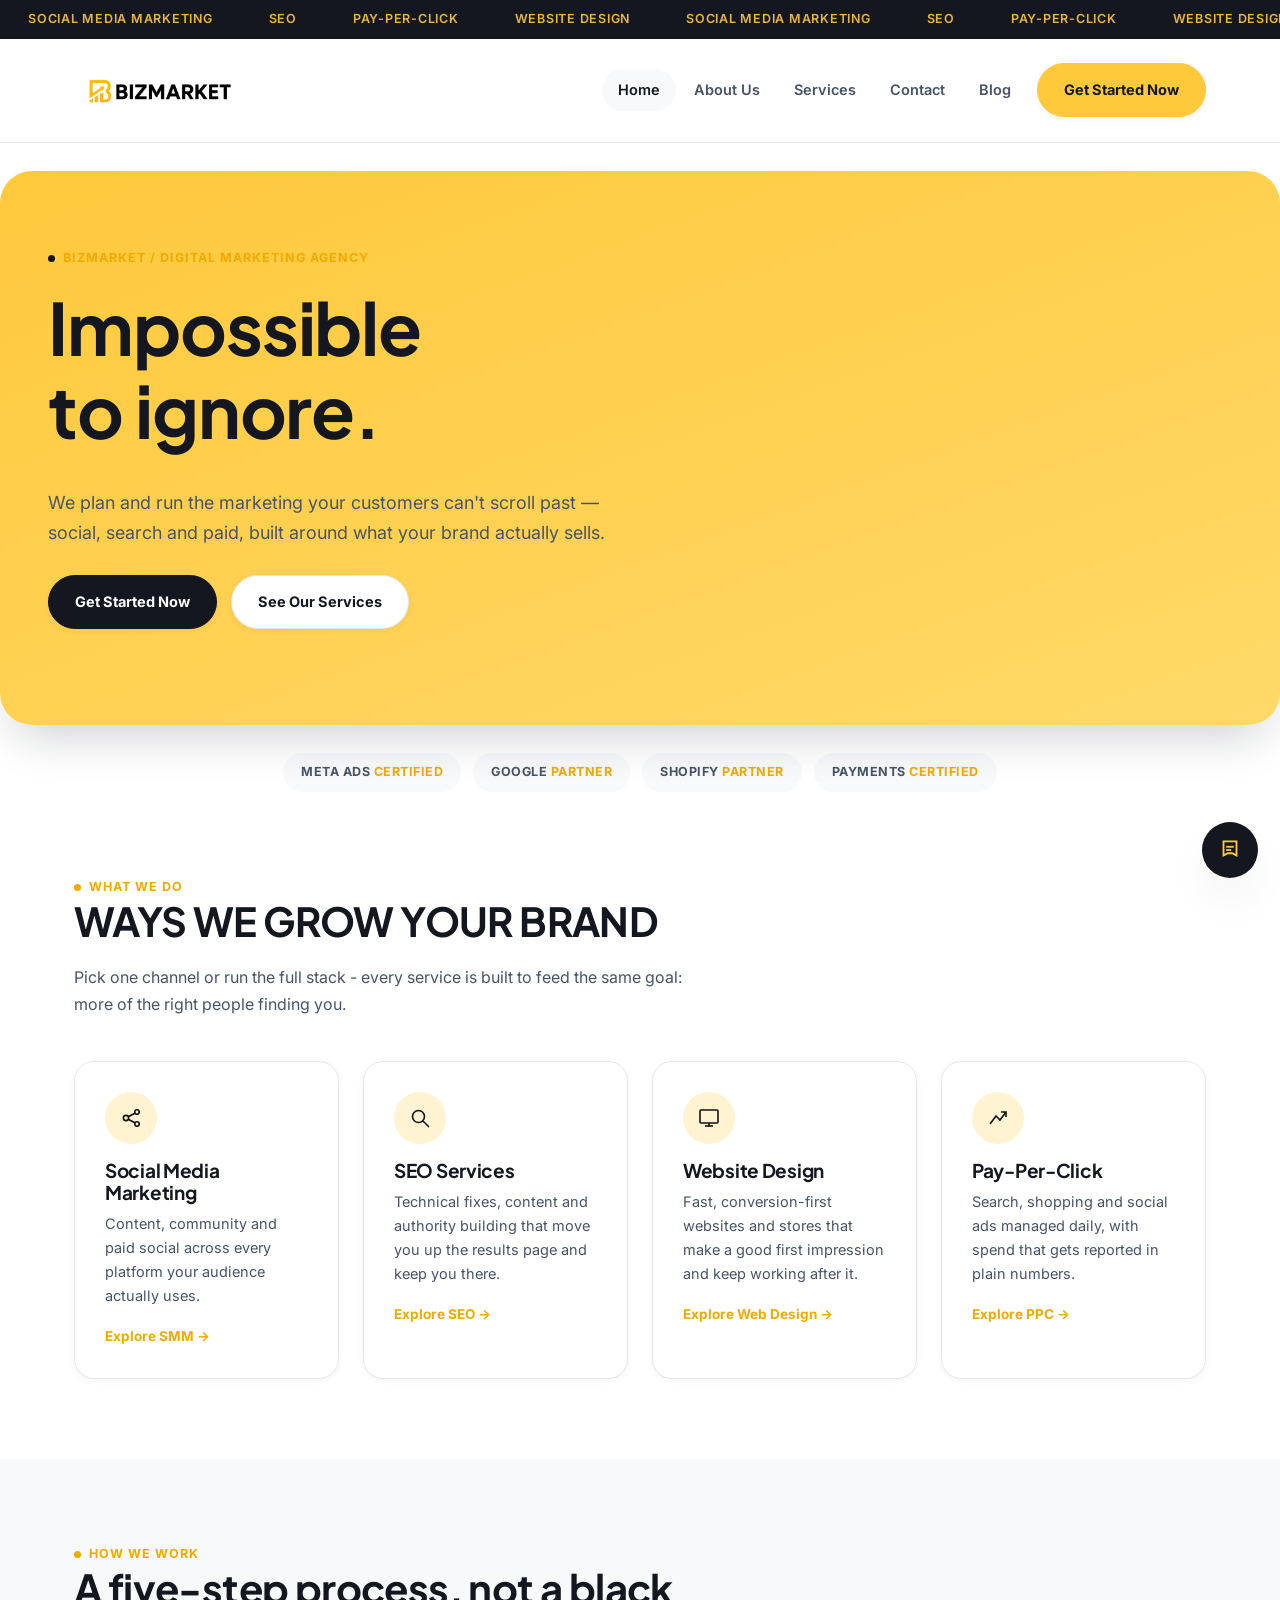
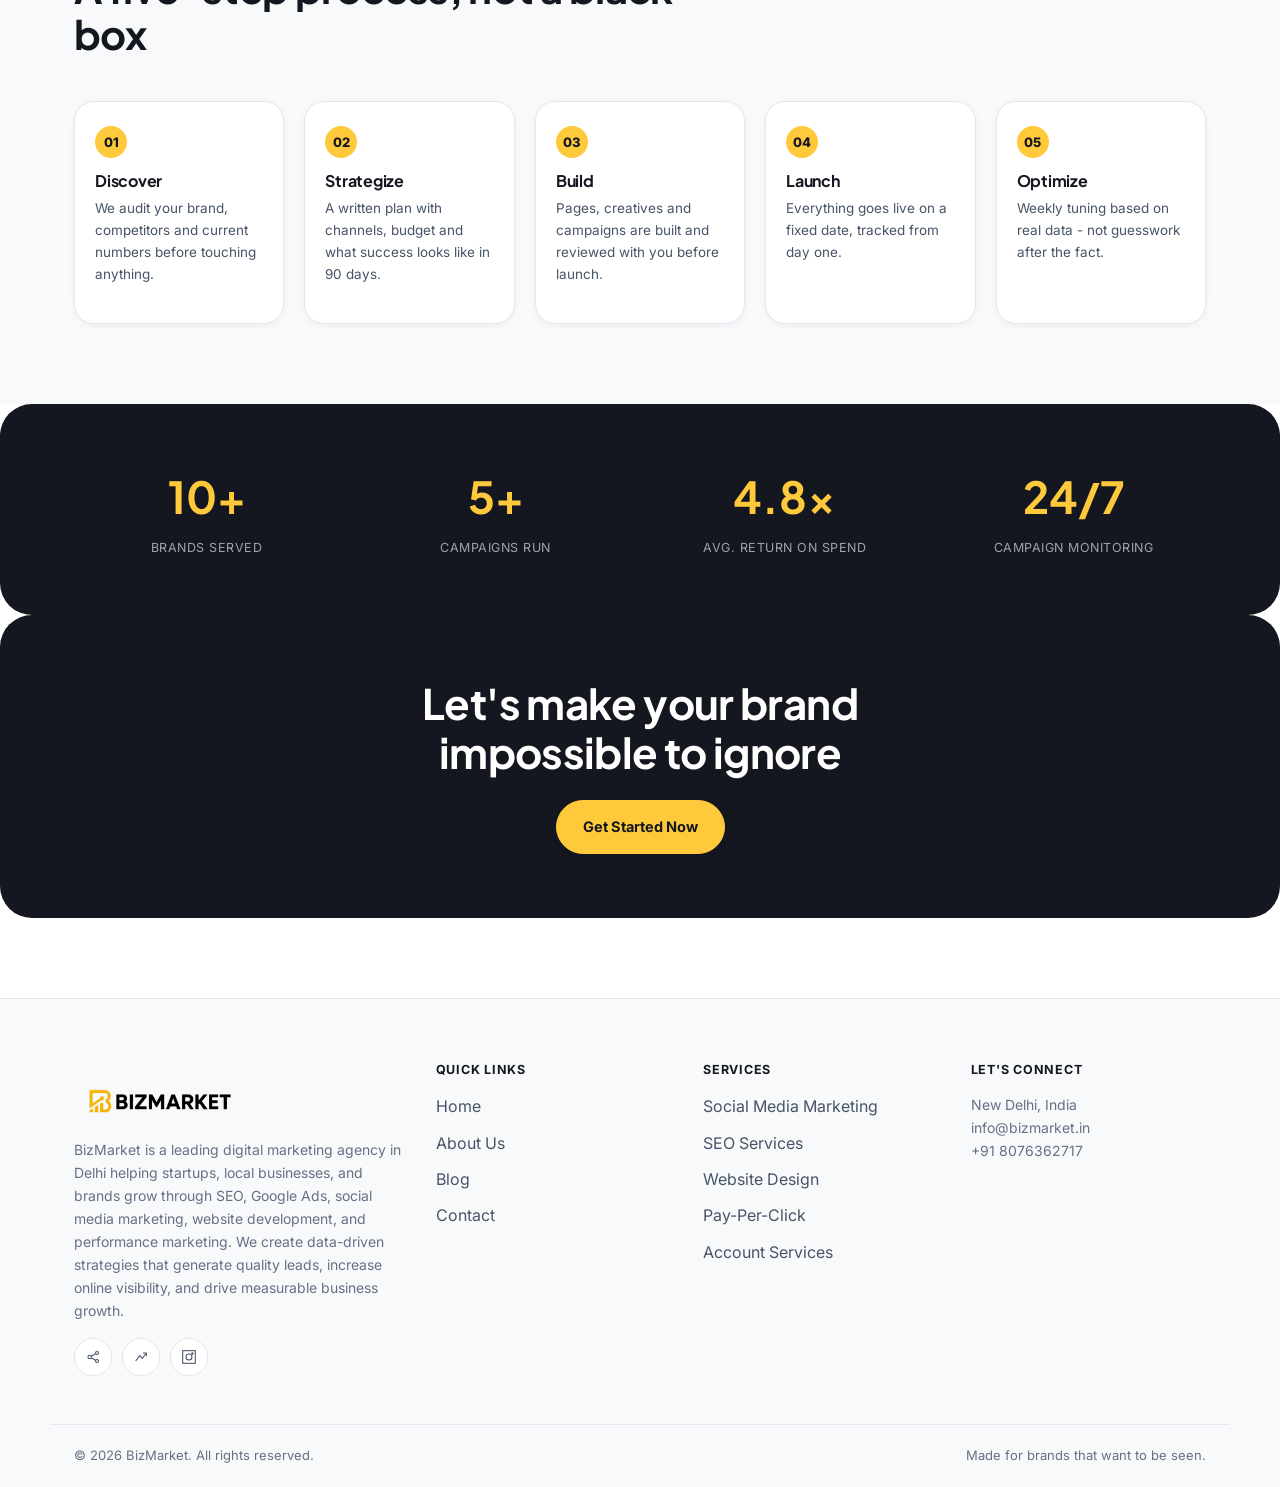
==== index.html @ 72fd7219 "Update services" ====
<!DOCTYPE html>
<html lang="en">
<head>
<meta charset="UTF-8">
<meta name="viewport" content="width=device-width, initial-scale=1.0">
<title>Digital Marketing Agency in Delhi | BizMarket</title>
<meta name="description" content="BizMarket is a digital growth studio running social media, SEO, PPC and website design for brands that refuse to blend in.">
<link rel="stylesheet" href="style.css">
<meta name="google-site-verification" content="RrkyL29yrQH0ZQAsKajRaHn9PqGV9c-HMC2x-Hv64eo" />
</head>
<body>

<header class="site-header">
  <div class="ticker" aria-hidden="true">
    <div class="ticker-track">
      <span>SOCIAL MEDIA MARKETING</span><span>SEO</span><span>PAY-PER-CLICK</span><span>WEBSITE DESIGN</span>
      <span>SOCIAL MEDIA MARKETING</span><span>SEO</span><span>PAY-PER-CLICK</span><span>WEBSITE DESIGN</span>
      <span>SOCIAL MEDIA MARKETING</span><span>SEO</span><span>PAY-PER-CLICK</span><span>WEBSITE DESIGN</span>
    </div>
  </div>
  <nav class="nav-row">
<a href="index.html" class="logo"><img src="assets/logo.png" alt="BizMarket" class="logo-img"></a>
    <ul class="nav-main">
      <li><a href="index.html" class="nav-link active">Home</a></li>
      <li><a href="about.html" class="nav-link">About Us</a></li>
      <li class="has-dropdown">
        <a href="#services" class="nav-link">Services</a>
        <ul class="dropdown">
          <li><a href="smm.html"><span class="hazard-tag"></span>Social Media Marketing</a></li>
          <li><a href="seo.html"><span class="hazard-tag"></span>SEO Services</a></li>
          <li><a href="web-design.html"><span class="hazard-tag"></span>Website Design</a></li>
          <li><a href="ppc.html"><span class="hazard-tag"></span>Pay-Per-Click</a></li>
          <li><a href="account-services.html"><span class="hazard-tag"></span>Account Services</a></li>
        </ul>
      </li>
      <li><a href="contact.html" class="nav-link">Contact</a></li>
      <li><a href="blog.html" class="nav-link">Blog</a></li>
      <li class="nav-cta"><a href="contact.html" class="btn btn-primary">Get Started Now</a></li>
    </ul>
    <button class="nav-toggle" aria-label="Toggle menu" aria-expanded="false"><span></span></button>
  </nav>
</header>

<section class="hero">
  <div class="container">
    <div class="eyebrow hero-eyebrow">BizMarket / Digital Marketing Agency </div>
    <h1>Impossible<br>to ignore.</h1>
    <p class="lede">We plan and run the marketing your customers can't scroll past — social, search and paid, built around what your brand actually sells.</p>
    <div class="hero-actions">
      <a href="contact.html" class="btn btn-dark">Get Started Now</a>
      <a href="#services" class="btn">See Our Services</a>
    </div>
  </div>
  <div class="torn-edge" aria-hidden="true">
    <svg viewBox="0 0 1200 40" preserveAspectRatio="none"><path fill="#FFFFFF" d="M0,40 L0,10 L40,25 L80,5 L120,22 L160,8 L200,28 L240,4 L280,20 L320,9 L360,26 L400,6 L440,24 L480,10 L520,30 L560,5 L600,22 L640,8 L680,27 L720,4 L760,21 L800,9 L840,25 L880,6 L920,23 L960,10 L1000,28 L1040,5 L1080,22 L1120,8 L1160,26 L1200,10 L1200,40 Z"/></svg>
  </div>
</section>

<div class="trust-bar">
  <div class="container trust-row">
    <span class="trust-chip">Meta Ads <span>Certified</span></span>
    <span class="trust-chip">Google <span>Partner</span></span>
    <span class="trust-chip">Shopify <span>Partner</span></span>
    <span class="trust-chip">Payments <span>Certified</span></span>
  </div>
</div>

<section id="services">
  <div class="container">
    <div class="section-head">
      <div class="eyebrow">What We Do</div>
      <h2>WAYS WE GROW YOUR BRAND</h2>
      <p>Pick one channel or run the full stack - every service is built to feed the same goal: more of the right people finding you.</p>
    </div>
    <div class="grid grid-4">
      <div class="card">
        <div class="icon-badge"><svg viewBox="0 0 24 24" fill="none" stroke="#111" stroke-width="1.6"><circle cx="7" cy="12" r="2.6"/><circle cx="18" cy="6" r="2.2"/><circle cx="18" cy="18" r="2.2"/><line x1="9.2" y1="10.8" x2="15.8" y2="7.2"/><line x1="9.2" y1="13.2" x2="15.8" y2="16.8"/></svg></div>
        <h3>Social Media Marketing</h3>
        <p>Content, community and paid social across every platform your audience actually uses.</p>
        <a href="smm.html" class="link">Explore SMM →</a>
      </div>
      <div class="card">
        <div class="icon-badge"><svg viewBox="0 0 24 24" fill="none" stroke="#111" stroke-width="1.6"><circle cx="10.5" cy="10.5" r="6"/><line x1="15" y1="15" x2="21" y2="21"/></svg></div>
        <h3>SEO Services</h3>
        <p>Technical fixes, content and authority building that move you up the results page and keep you there.</p>
        <a href="seo.html" class="link">Explore SEO →</a>
      </div>
      <div class="card">
        <div class="icon-badge"><svg viewBox="0 0 24 24" fill="none" stroke="#111" stroke-width="1.6"><rect x="3" y="4" width="18" height="13" rx="1"/><line x1="8" y1="20" x2="16" y2="20"/><line x1="12" y1="17" x2="12" y2="20"/></svg></div>
        <h3>Website Design</h3>
        <p>Fast, conversion-first websites and stores that make a good first impression and keep working after it.</p>
        <a href="web-design.html" class="link">Explore Web Design →</a>
      </div>
      <div class="card">
        <div class="icon-badge"><svg viewBox="0 0 24 24" fill="none" stroke="#111" stroke-width="1.6"><path d="M4 18 L10 10 L14 14 L20 6"/><path d="M15 6 h5 v5"/></svg></div>
        <h3>Pay-Per-Click</h3>
        <p>Search, shopping and social ads managed daily, with spend that gets reported in plain numbers.</p>
        <a href="ppc.html" class="link">Explore PPC →</a>
      </div>
    </div>
  </div>
</section>

<section class="bg-cream">
  <div class="container">
    <div class="section-head">
      <div class="eyebrow">How We Work</div>
      <h2>A five-step process, not a black box</h2>
    </div>
    <div class="process">
      <div class="step"><span class="step-num">01</span><h3>Discover</h3><p>We audit your brand, competitors and current numbers before touching anything.</p></div>
      <div class="step"><span class="step-num">02</span><h3>Strategize</h3><p>A written plan with channels, budget and what success looks like in 90 days.</p></div>
      <div class="step"><span class="step-num">03</span><h3>Build</h3><p>Pages, creatives and campaigns are built and reviewed with you before launch.</p></div>
      <div class="step"><span class="step-num">04</span><h3>Launch</h3><p>Everything goes live on a fixed date, tracked from day one.</p></div>
      <div class="step"><span class="step-num">05</span><h3>Optimize</h3><p>Weekly tuning based on real data - not guesswork after the fact.</p></div>
    </div>
  </div>
</section>

<section class="bg-ink section-tight">
  <div class="container stats">
    <div class="stat"><b>10+</b><span>Brands Served</span></div>
    <div class="stat"><b>5+</b><span>Campaigns Run</span></div>
    <div class="stat"><b>4.8x</b><span>Avg. Return on Spend</span></div>
    <div class="stat"><b>24/7</b><span>Campaign Monitoring</span></div>
  </div>
</section>

<section class="cta-band">
  <div class="container">
    <h2>Let's make your brand impossible to ignore</h2>
    <a href="contact.html" class="btn btn-primary">Get Started Now</a>
  </div>
</section>

<footer class="site-footer" id="footer">
  <div class="container footer-grid">
    <div>
      <!--<div class="footer-logo">BIZMARKET</div> -->
      <a href="index.html" class="logo"><img src="assets/logo.png" alt="BizMarket" class="logo-img"></a>
      
<p>BizMarket is a leading digital marketing agency in Delhi helping startups, local businesses, and brands grow through SEO, Google Ads, social media marketing, website development, and performance marketing. We create data-driven strategies that generate quality leads, increase online visibility, and drive measurable business growth.</p>      <div class="social-row" aria-label="Social links">
        <a href="#" aria-label="Facebook"><svg viewBox="0 0 24 24" fill="none" stroke="#FFC93C" stroke-width="1.6"><circle cx="7" cy="12" r="2.6"/><circle cx="18" cy="6" r="2.2"/><circle cx="18" cy="18" r="2.2"/><line x1="9.2" y1="10.8" x2="15.8" y2="7.2"/><line x1="9.2" y1="13.2" x2="15.8" y2="16.8"/></svg></a>
        <a href="#" aria-label="X / Twitter"><svg viewBox="0 0 24 24" fill="none" stroke="#FFC93C" stroke-width="1.6"><path d="M4 18 L10 10 L14 14 L20 6"/><path d="M15 6 h5 v5"/></svg></a>
        <a href="#" aria-label="Instagram"><svg viewBox="0 0 24 24" fill="none" stroke="#FFC93C" stroke-width="1.6"><rect x="2.5" y="2.5" width="19" height="19"/><circle cx="12" cy="12" r="4.5"/><circle cx="17.2" cy="6.8" r="1"/></svg></a>
      </div>
    </div>
    <div>
      <h4>Quick Links</h4>
      <ul>
        <li><a href="index.html">Home</a></li>
        <li><a href="about.html">About Us</a></li>
        <li><a href="blog.html">Blog</a></li>
        <li><a href="contact.html">Contact</a></li>
      </ul>
    </div>
    <div>
      <h4>Services</h4>
      <ul>
        <li><a href="smm.html">Social Media Marketing</a></li>
        <li><a href="seo.html">SEO Services</a></li>
        <li><a href="web-design.html">Website Design</a></li>
        <li><a href="ppc.html">Pay-Per-Click</a></li>
        <li><a href="account-services.html">Account Services</a></li>
      </ul>
    </div>
    <div>
      <h4>Let's Connect</h4>
      <p>New Delhi, India<br>info@bizmarket.in<br>+91 8076362717</p>
    </div>
  </div>
  <div class="container footer-bottom">
    <span>© <span id="year"></span> BizMarket. All rights reserved.</span>
    <span>Made for brands that want to be seen.</span>
  </div>
</footer>

<a class="wa-float" href="https://wa.me/8076362717" aria-label="Chat on WhatsApp" target="_blank" rel="noopener">
  <svg viewBox="0 0 24 24" fill="none" stroke="#FFC93C" stroke-width="1.7"><path d="M6 4 h12 v13 l-4-2 h-4 l-4 2 z"/><line x1="8.5" y1="9" x2="15.5" y2="9"/><line x1="8.5" y1="12" x2="13" y2="12"/></svg>
</a>

<script src="main.js"></script>
</body>
</html>
---- style.css ----
/* ============================================================
   BIZMARKET — design tokens (corporate SaaS pass)
   Palette: brand amber/gold + near-black ink + soft neutrals
   Type: Plus Jakarta Sans (display) / Inter (body + utility)
   Convention: rounded corners, layered soft shadows, icon-in-circle,
   boxed "card" hero — the standard modern SaaS marketing-site language.
   ============================================================ */

@import url('https://fonts.googleapis.com/css2?family=Plus+Jakarta+Sans:wght@500;600;700;800&family=Inter:wght@400;500;600;700&display=swap');

:root{
  --ink:        #14171F;
  --ink-soft:   #475467;
  --paper:      #FFFFFF;
  --cream:      #F8F9FB;
  --amber:      #FFC93C;
  --amber-deep: #F2A900;
  --grey:       #667085;
  --grey-line:  #E4E7EC;

  --font-display: 'Plus Jakarta Sans', sans-serif;
  --font-body: 'Inter', sans-serif;
  --font-mono: 'Inter', sans-serif; /* kept as a var for compatibility; mapped to sans for a cleaner SaaS feel */

  --radius: 20px;
  --radius-sm: 12px;
  --radius-pill: 999px;
  --shadow-sm: 0 2px 8px -2px rgba(16,24,40,.08);
  --shadow-md: 0 12px 28px -10px rgba(16,24,40,.16), 0 2px 6px -2px rgba(16,24,40,.06);
  --shadow-lg: 0 24px 48px -16px rgba(16,24,40,.22);
  --hard-shadow: var(--shadow-md);       /* legacy var name, softened */
  --hard-shadow-sm: var(--shadow-sm);    /* legacy var name, softened */
  --container: 1180px;
}

*,*::before,*::after{ box-sizing:border-box; }
html{ scroll-behavior:smooth; }
body{
  margin:0;
  font-family: var(--font-body);
  color: var(--ink);
  background: var(--paper);
  line-height:1.65;
  -webkit-font-smoothing:antialiased;
}
img{ max-width:100%; display:block; }
a{ color:inherit; text-decoration:none; }
ul{ list-style:none; margin:0; padding:0; }
h1,h2,h3,h4{
  font-family: var(--font-display);
  font-weight:700;
  line-height:1.15;
  margin:0 0 .5em;
  letter-spacing:-0.015em;
}
p{ margin:0 0 1em; color: var(--ink-soft); }
.container{ max-width: var(--container); margin:0 auto; padding:0 24px; }

:focus-visible{ outline:3px solid var(--amber-deep); outline-offset:2px; border-radius:4px; }

@media (prefers-reduced-motion: reduce){
  *{ animation-duration:0.001ms !important; animation-iteration-count:1 !important; transition-duration:0.001ms !important; scroll-behavior:auto !important; }
}

.logo-img{ height:75px; width:auto; display:block; mix-blend-mode: multiply; }
/* ---------- eyebrow / small label ---------- */
.eyebrow{
  font-family: var(--font-body);
  font-weight:700;
  font-size:12.5px;
  letter-spacing:.08em;
  text-transform:uppercase;
  color: var(--amber-deep);
  display:inline-flex;
  align-items:center;
  gap:8px;
}
.eyebrow::before{
  content:"";
  width:7px; height:7px;
  border-radius:50%;
  background: var(--amber-deep);
}
.eyebrow.on-dark{ color: var(--amber); }
.eyebrow.on-dark::before{ background:var(--amber); }

/* ---------- legacy hazard-stripe → soft accent dot ---------- */
.hazard{
  height:6px;
  width:100%;
  border-radius: var(--radius-pill);
  background: linear-gradient(90deg, var(--amber) 0%, var(--amber-deep) 100%);
}
.hazard-tag{
  display:inline-block;
  width:9px; height:9px;
  border-radius:50%;
  background: var(--amber-deep);
  margin-right:12px;
  vertical-align:middle;
}

/* ---------- buttons ---------- */
.btn{
  font-family:var(--font-body);
  font-weight:700;
  font-size:14.5px;
  letter-spacing:0;
  text-transform:none;
  display:inline-flex;
  align-items:center;
  gap:10px;
  padding:14px 26px;
  border:1px solid var(--grey-line);
  border-radius: var(--radius-pill);
  background:var(--paper);
  color:var(--ink);
  cursor:pointer;
  box-shadow: var(--shadow-sm);
  transition: transform .18s ease, box-shadow .18s ease, background .18s ease;
}
.btn:hover{ transform:translateY(-2px); box-shadow: var(--shadow-md); }
.btn:active{ transform:translateY(0); box-shadow: var(--shadow-sm); }
.btn-primary{ background:var(--amber); border-color:var(--amber); }
.btn-primary:hover{ background:var(--amber-deep); border-color:var(--amber-deep); }
.btn-dark{ background:var(--ink); color:var(--paper); border-color:var(--ink); }
.btn-dark:hover{ background:#22262f; }
.btn-ghost{ background:rgba(255,255,255,.08); border-color:rgba(255,255,255,.35); color:var(--paper); box-shadow:none; backdrop-filter: blur(4px); }
.btn-ghost:hover{ background:rgba(255,255,255,.16); }

/* ============================================================
   HEADER / NAV
   ============================================================ */
.site-header{
  position:sticky; top:0; z-index:100;
  background: rgba(255,255,255,.85);
  backdrop-filter: blur(10px);
  border-bottom:1px solid var(--grey-line);
}
.nav-row{
  display:flex; align-items:center; justify-content:space-between;
  padding:14px 24px;
  max-width: var(--container);
  margin:0 auto;
}
.logo{
  font-family:var(--font-display);
  font-weight:800;
  font-size:22px;
  display:flex; align-items:center;
  color:var(--ink);
}
.logo .sq{
  width:14px;height:14px;background:var(--amber);border-radius:5px;
  display:inline-block;margin-right:9px;
}
.nav-main{
  display:flex; align-items:center; gap:2px;
}
.nav-main > li{ position:relative; }
.nav-link{
  display:block;
  padding:9px 16px;
  font-family:var(--font-body);
  font-size:14.5px;
  font-weight:600;
  letter-spacing:0;
  text-transform:none;
  color:var(--ink-soft);
  border-radius: var(--radius-pill);
  border-bottom:none;
  transition: background .15s ease, color .15s ease;
}
.nav-link:hover, .nav-link.active{ background:var(--cream); color:var(--ink); border-bottom:none; }
.has-dropdown > .nav-link::after{ content:" "; font-size:13px; }

.dropdown{
  position:absolute; top:calc(100% + 8px); left:0;
  min-width:250px;
  background:var(--paper);
  border:1px solid var(--grey-line);
  border-radius: var(--radius);
  box-shadow: var(--shadow-lg);
  padding:8px;
  opacity:0; visibility:hidden; transform:translateY(6px);
  transition: opacity .18s ease, transform .18s ease, visibility .18s;
  z-index:50;
}
.has-dropdown:hover .dropdown,
.has-dropdown.open .dropdown{
  opacity:1; visibility:visible; transform:translateY(0);
}
.dropdown a{
  display:flex; align-items:center;
  padding:11px 14px;
  font-family:var(--font-body);
  font-size:14.5px; font-weight:600;
  color:var(--ink);
  border-radius: var(--radius-sm);
}
.dropdown a:hover{ background:var(--cream); }
.dropdown a .hazard-tag{ width:8px; height:8px; }

.nav-cta{ margin-left:8px; }
.nav-toggle{
  display:none;
  background:var(--cream); border:1px solid var(--grey-line);
  border-radius: var(--radius-sm);
  width:44px; height:40px;
  align-items:center; justify-content:center;
  cursor:pointer;
}
.nav-toggle span, .nav-toggle span::before, .nav-toggle span::after{
  content:""; display:block; width:18px; height:2px; border-radius:2px; background:var(--ink);
  position:relative; transition:transform .2s ease, opacity .2s ease;
}
.nav-toggle span::before{ position:absolute; top:-6px; }
.nav-toggle span::after{ position:absolute; top:6px; }
.nav-toggle.open span{ background:transparent; }
.nav-toggle.open span::before{ transform:translateY(6px) rotate(45deg); }
.nav-toggle.open span::after{ transform:translateY(-6px) rotate(-45deg); }

/* ---------- marquee ticker ---------- */
.ticker{
  background:var(--ink);
  color:var(--amber);
  overflow:hidden;
  white-space:nowrap;
  border-bottom:none;
}
.ticker-track{
  display:inline-flex;
  animation: scroll-left 28s linear infinite;
}
.ticker-track span{
  font-family:var(--font-body);
  font-size:12.5px;
  font-weight:600;
  letter-spacing:.06em;
  padding:9px 28px;
  text-transform:uppercase;
  opacity:.9;
}
@keyframes scroll-left{
  from{ transform:translateX(0); }
  to{ transform:translateX(-50%); }
}

/* ============================================================
   HERO — boxed, rounded "card" hero (signature SaaS convention)
   ============================================================ */
.hero{
  position:relative;
  background: linear-gradient(160deg, var(--amber) 0%, #ffd968 100%);
  padding:72px 48px 96px;
  overflow:hidden;
  max-width: 1320px;
  margin: 28px auto 0;
  border-radius: 32px;
  box-shadow: var(--shadow-lg);
}
.hero .container{ position:relative; z-index:2; max-width:100%; padding:0; }
.hero-eyebrow{ margin-bottom:18px; }
.hero-eyebrow::before{ background:var(--ink); }
.hero h1{
  font-size:clamp(38px, 6vw, 72px);
  max-width:16ch;
  text-transform:none;
}
.hero p.lede{
  font-size:18px;
  max-width:52ch;
  color:var(--ink-soft);
}
.hero-actions{ display:flex; gap:14px; flex-wrap:wrap; margin-top:28px; }
.torn-edge{ display:none; } /* jagged tape edge retired for the rounded-card hero look */

/* small page header (interior pages) — same boxed treatment */
.page-hero{
  position:relative;
  background: linear-gradient(160deg, var(--amber) 0%, #ffd968 100%);
  padding:56px 48px 76px;
  max-width: 1320px;
  margin: 28px auto 0;
  border-radius: 32px;
  box-shadow: var(--shadow-lg);
}
.page-hero .container{ max-width:100%; padding:0; }
.page-hero h1{ font-size:clamp(30px,4.5vw,48px); text-transform:none; max-width:20ch; }
.page-hero p.lede{ max-width:60ch; font-size:16px; color:var(--ink-soft); }

/* ============================================================
   SECTIONS
   ============================================================ */
section{ padding:80px 0; }
.section-head{ max-width:640px; margin-bottom:44px; }
.section-head h2{ font-size:clamp(26px,3.6vw,40px); text-transform:none; }
.section-tight{ padding:52px 0; }
.bg-ink{
  background:var(--ink); color:var(--paper);
  max-width: 1320px; margin:0 auto; border-radius:32px; padding-top:56px; padding-bottom:56px;
}
.bg-ink p{ color:#B7BCC7; }
.bg-cream{ background:var(--cream); }

/* trust bar */
.trust-bar{
  border-top:none; border-bottom:none;
  padding:28px 0 0;
}
.trust-row{ display:flex; flex-wrap:wrap; gap:12px; justify-content:center; }
.trust-chip{
  font-family:var(--font-body); font-size:12.5px; font-weight:700;
  letter-spacing:.04em; text-transform:uppercase;
  background:var(--cream); color:var(--ink-soft);
  border-radius: var(--radius-pill);
  padding:9px 18px;
}
.trust-chip span{ color:var(--amber-deep); }

/* ---------- generic icon badge → tinted circle ---------- */
.icon-badge{
  width:52px; height:52px;
  background: #FFF3D2;
  border:none;
  border-radius:50%;
  display:flex; align-items:center; justify-content:center;
  flex-shrink:0;
}
.icon-badge svg{ width:24px; height:24px; }

/* ---------- service / feature cards ---------- */
.grid{ display:grid; gap:24px; }
.grid-2{ grid-template-columns:repeat(2,1fr); }
.grid-3{ grid-template-columns:repeat(3,1fr); }
.grid-4{ grid-template-columns:repeat(4,1fr); }

.card{
  background:var(--paper);
  border:1px solid var(--grey-line);
  border-radius: var(--radius);
  padding:30px;
  box-shadow: var(--shadow-sm);
  transition: transform .2s ease, box-shadow .2s ease, border-color .2s ease;
}
.card:hover{ transform:translateY(-4px); box-shadow: var(--shadow-md); border-color:transparent; }
.card h3{ font-size:19px; margin:16px 0 8px; text-transform:none; }
.card p{ font-size:14.5px; margin-bottom:14px; }
.card .link{
  font-family:var(--font-body); font-size:13.5px; font-weight:700;
  text-transform:none; letter-spacing:0;
  color:var(--amber-deep);
  border-bottom:none;
}

/* platform / channel list items (SMM / SEO / PPC pages) */
.channel{
  display:flex; gap:18px; align-items:flex-start;
  background:var(--paper);
  border:1px solid var(--grey-line);
  border-radius: var(--radius);
  padding:24px;
  box-shadow: var(--shadow-sm);
  transition: box-shadow .2s ease, transform .2s ease;
}
.channel:hover{ box-shadow: var(--shadow-md); transform:translateY(-2px); }
.channel h3{ font-size:17px; margin:0 0 6px; text-transform:none; }
.channel p{ font-size:14px; margin:0; }

.category-title{
  display:flex; align-items:center; gap:10px;
  font-family:var(--font-display); font-weight:700;
  font-size:20px; color:var(--ink);
  margin:0 0 20px;
}
.category-title .hazard-tag{ width:12px; height:12px; margin-right:0; }
.category-block{ margin-bottom:56px; }
.category-block:last-child{ margin-bottom:0; }

/* stats band */
.stats{ display:grid; grid-template-columns:repeat(4,1fr); gap:24px; text-align:center; }
.stat b{
  display:block; font-family:var(--font-display); font-size:clamp(30px,4vw,44px);
  color:var(--amber);
}
.stat span{ font-family:var(--font-body); font-size:12.5px; letter-spacing:.04em; text-transform:uppercase; color:#9DA3AF; }

/* process stepper */
.process{ display:flex; gap:20px; counter-reset:step; flex-wrap:wrap; }
.step{
  flex:1 1 180px; position:relative; padding:24px 20px;
  border-top:none;
  background:var(--paper);
  border:1px solid var(--grey-line);
  border-radius: var(--radius);
  box-shadow: var(--shadow-sm);
}
.step-num{
  font-family:var(--font-body); font-weight:800; font-size:13px;
  color:var(--ink);
  background:var(--amber); border:none; border-radius:50%;
  display:inline-flex; align-items:center; justify-content:center;
  width:32px; height:32px; margin-top:0; margin-bottom:14px;
}
.step h3{ font-size:16px; text-transform:none; margin-bottom:6px; }
.step p{ font-size:13.5px; }

/* CTA band */
.cta-band{
  background:var(--ink); color:var(--paper);
  max-width:1320px; margin:0 auto 80px;
  border-radius:32px;
  padding:64px 24px;
  text-align:center;
}
.cta-band h2{ font-size:clamp(26px,4.4vw,42px); text-transform:none; max-width:18ch; margin:0 auto 24px; }

/* ============================================================
   FOOTER
   ============================================================ */
.site-footer{ background:var(--cream); color:var(--ink-soft); padding-top:64px; border-top:1px solid var(--grey-line); }
.footer-grid{
  display:grid; grid-template-columns:1.4fr 1fr 1fr 1fr; gap:32px;
  padding-bottom:48px;
}
.footer-logo{ font-family:var(--font-display); font-weight:800; font-size:21px; color:var(--ink); margin-bottom:14px; }
.footer-grid h4{
  font-family:var(--font-body); font-size:12.5px; letter-spacing:.06em;
  text-transform:uppercase; color:var(--ink); margin-bottom:16px; font-weight:700;
}
.footer-grid ul li{ margin-bottom:10px; }
.footer-grid ul li a:hover{ color:var(--amber-deep); }
.footer-grid p{ color:var(--grey); font-size:14px; }
.social-row{ display:flex; gap:10px; margin-top:16px; }
.social-row a{
  width:38px; height:38px; border:1px solid var(--grey-line); border-radius:50%;
  background:var(--paper);
  display:flex; align-items:center; justify-content:center;
  transition: background .15s ease, border-color .15s ease;
}
.social-row a:hover{ background:var(--amber); border-color:var(--amber); }
.social-row svg{ width:16px; height:16px; }
.social-row svg[stroke="#FFC93C"]{ stroke:var(--ink-soft); }
.social-row a:hover svg{ stroke:var(--ink) !important; }
.footer-bottom{
  border-top:1px solid var(--grey-line);
  padding:20px 24px;
  max-width: var(--container); margin:0 auto;
  display:flex; justify-content:space-between; flex-wrap:wrap; gap:8px;
  font-size:13px; color:var(--grey);
}

/* ============================================================
   FORMS (contact page)
   ============================================================ */
.form-grid{ display:grid; grid-template-columns:1.3fr 1fr; gap:48px; align-items:start; }
.field{ margin-bottom:18px; }
.field label{
  display:block; font-family:var(--font-body); font-size:13px;
  letter-spacing:.02em; text-transform:none; margin-bottom:8px; font-weight:700; color:var(--ink);
}
.field input, .field select, .field textarea{
  width:100%; padding:13px 16px;
  border:1px solid var(--grey-line); border-radius: var(--radius-sm);
  background:var(--paper);
  font-family:var(--font-body); font-size:15px;
  transition: box-shadow .15s ease, border-color .15s ease;
}
.field textarea{ resize:vertical; min-height:120px; }
.field input:focus, .field select:focus, .field textarea:focus{ outline:none; border-color:var(--amber-deep); box-shadow:0 0 0 4px rgba(242,169,0,.15); }
.form-note{ font-family:var(--font-body); font-size:12.5px; color:var(--grey); margin-top:10px; }
#formStatus{ font-family:var(--font-body); font-size:13.5px; margin-top:14px; display:none; font-weight:600; }
#formStatus.show{ display:block; }

.info-card{ border:1px solid var(--grey-line); border-radius: var(--radius); padding:26px; margin-bottom:20px; background:var(--paper); box-shadow: var(--shadow-sm); }
.info-card h4{ font-family:var(--font-body); font-size:12.5px; letter-spacing:.04em; text-transform:uppercase; margin-bottom:10px; color:var(--amber-deep); font-weight:700; }
.info-card p{ margin:0; font-size:15px; }

/* blog cards */
.post-card{ border:1px solid var(--grey-line); border-radius: var(--radius); background:var(--paper); box-shadow: var(--shadow-sm); overflow:hidden; transition: box-shadow .2s ease, transform .2s ease; }
.post-card:hover{ box-shadow: var(--shadow-md); transform:translateY(-4px); }
.post-thumb{ height:150px; background:linear-gradient(135deg, var(--amber) 0%, #ffe08a 100%); border-bottom:none; }
.post-body{ padding:22px; }
.post-meta{ font-family:var(--font-body); font-size:11.5px; letter-spacing:.04em; text-transform:uppercase; color:var(--amber-deep); margin-bottom:8px; font-weight:700; }
.post-body h3{ font-size:18px; margin-bottom:8px; }
.post-body p{ font-size:14px; }

/* whatsapp float */
.wa-float{
  position:fixed; right:22px; bottom:22px; z-index:200;
  width:56px; height:56px; border-radius:50%;
  background:var(--ink); border:none;
  display:flex; align-items:center; justify-content:center;
  box-shadow: var(--shadow-lg);
}
.wa-float svg{ width:26px; height:26px; }

/* ============================================================
   RESPONSIVE
   ============================================================ */
@media (max-width: 980px){
  .grid-4{ grid-template-columns:repeat(2,1fr); }
  .grid-3{ grid-template-columns:repeat(2,1fr); }
  .footer-grid{ grid-template-columns:1fr 1fr; }
  .stats{ grid-template-columns:repeat(2,1fr); }
  .form-grid{ grid-template-columns:1fr; }
  .hero, .page-hero{ margin:16px 16px 0; padding-left:32px; padding-right:32px; border-radius:24px; }
  .bg-ink, .cta-band{ margin-left:16px; margin-right:16px; border-radius:24px; }
}
@media (max-width: 760px){
  .nav-toggle{ display:flex; }
  .nav-main{
    position:absolute; top:calc(100% + 8px); left:16px; right:16px;
    background:var(--paper); border:1px solid var(--grey-line); border-radius: var(--radius);
    box-shadow: var(--shadow-lg);
    flex-direction:column; align-items:stretch;
    display:none;
    padding:10px;
  }
  .nav-main.open{ display:flex; }
  .nav-main > li{ width:100%; }
  .nav-cta{ margin:10px 0 0; }
  .dropdown{
    position:static; opacity:1; visibility:visible; transform:none;
    display:none; box-shadow:none; border:none; border-left:2px solid var(--amber);
    margin:4px 0 4px 12px; padding:0; border-radius:0;
  }
  .has-dropdown.open .dropdown{ display:block; }
  .grid-4, .grid-3, .grid-2{ grid-template-columns:1fr; }
  .footer-grid{ grid-template-columns:1fr; }
  .stats{ grid-template-columns:1fr 1fr; }
  .process{ flex-direction:column; }
  .step{ border-top:none; }
  .step-num{ margin-top:0; margin-bottom:10px; }
  .hero, .page-hero{ padding:44px 22px 60px; border-radius:20px; }
}
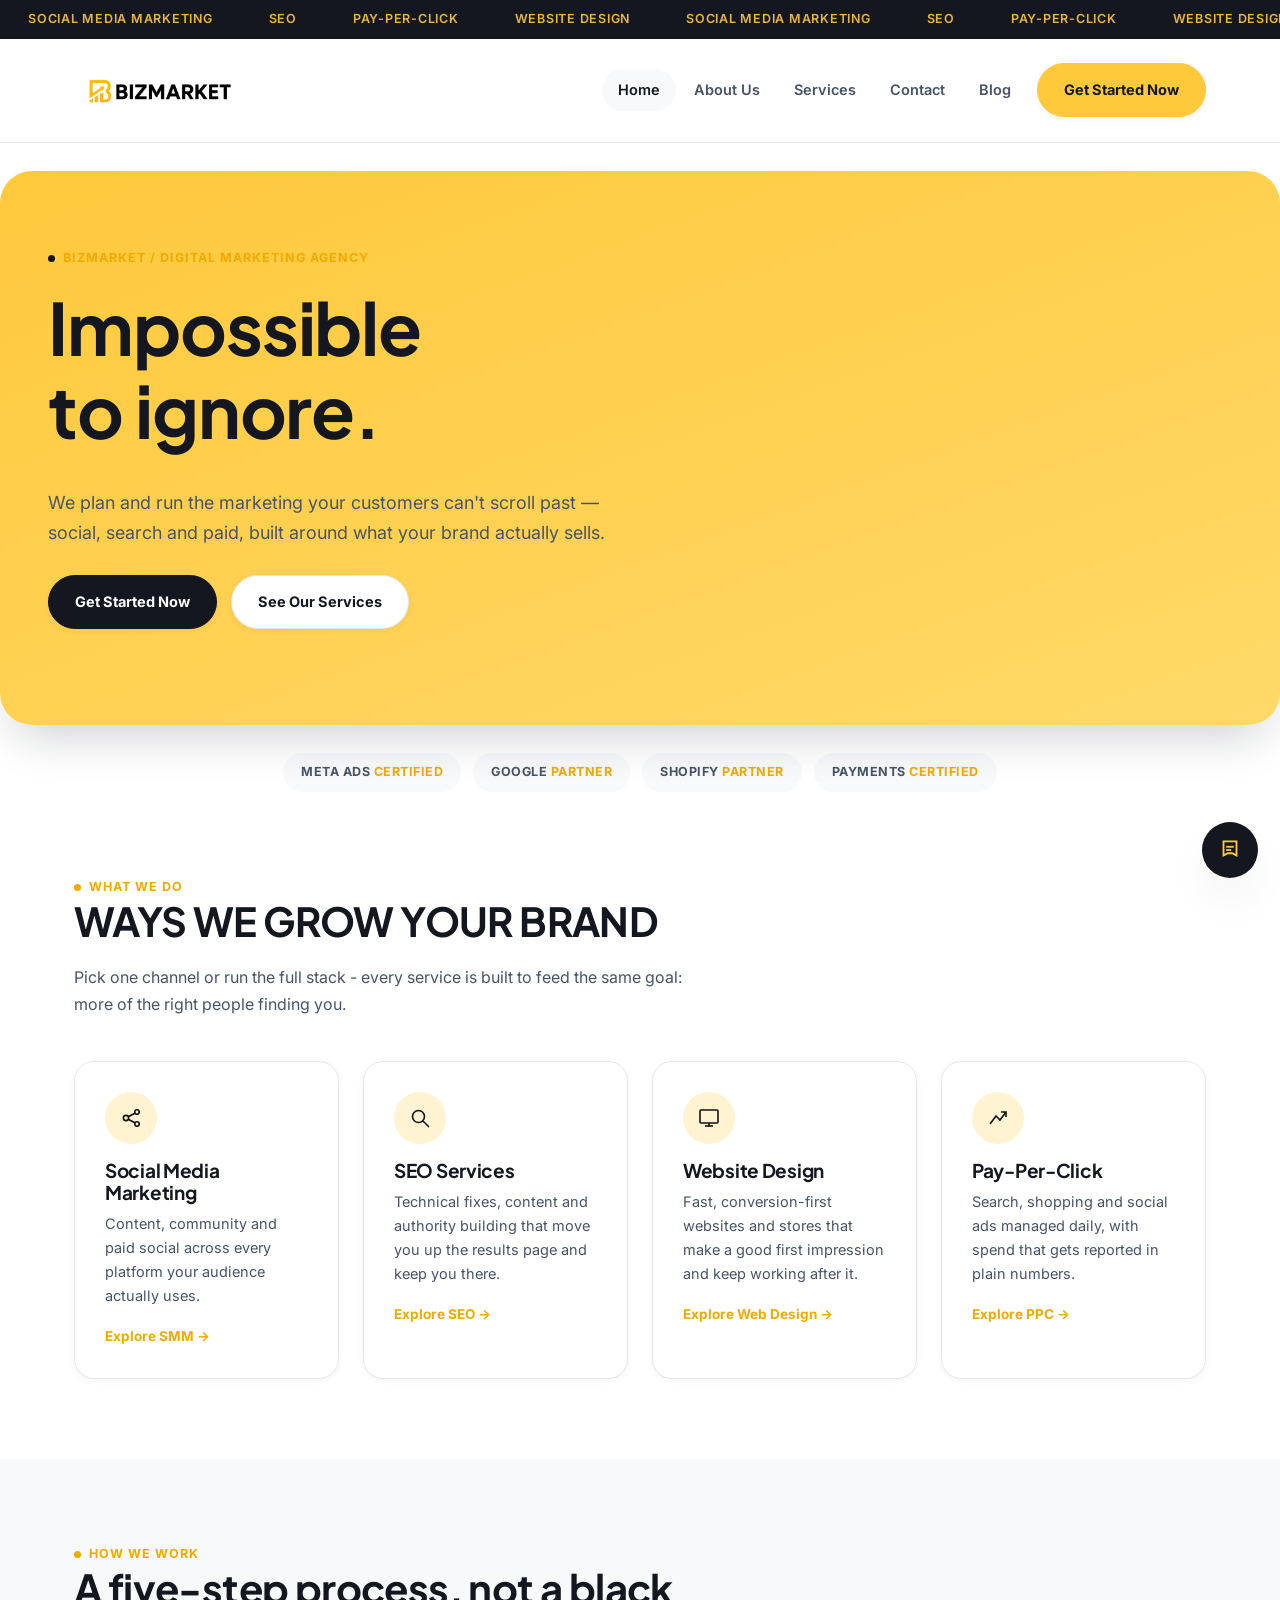
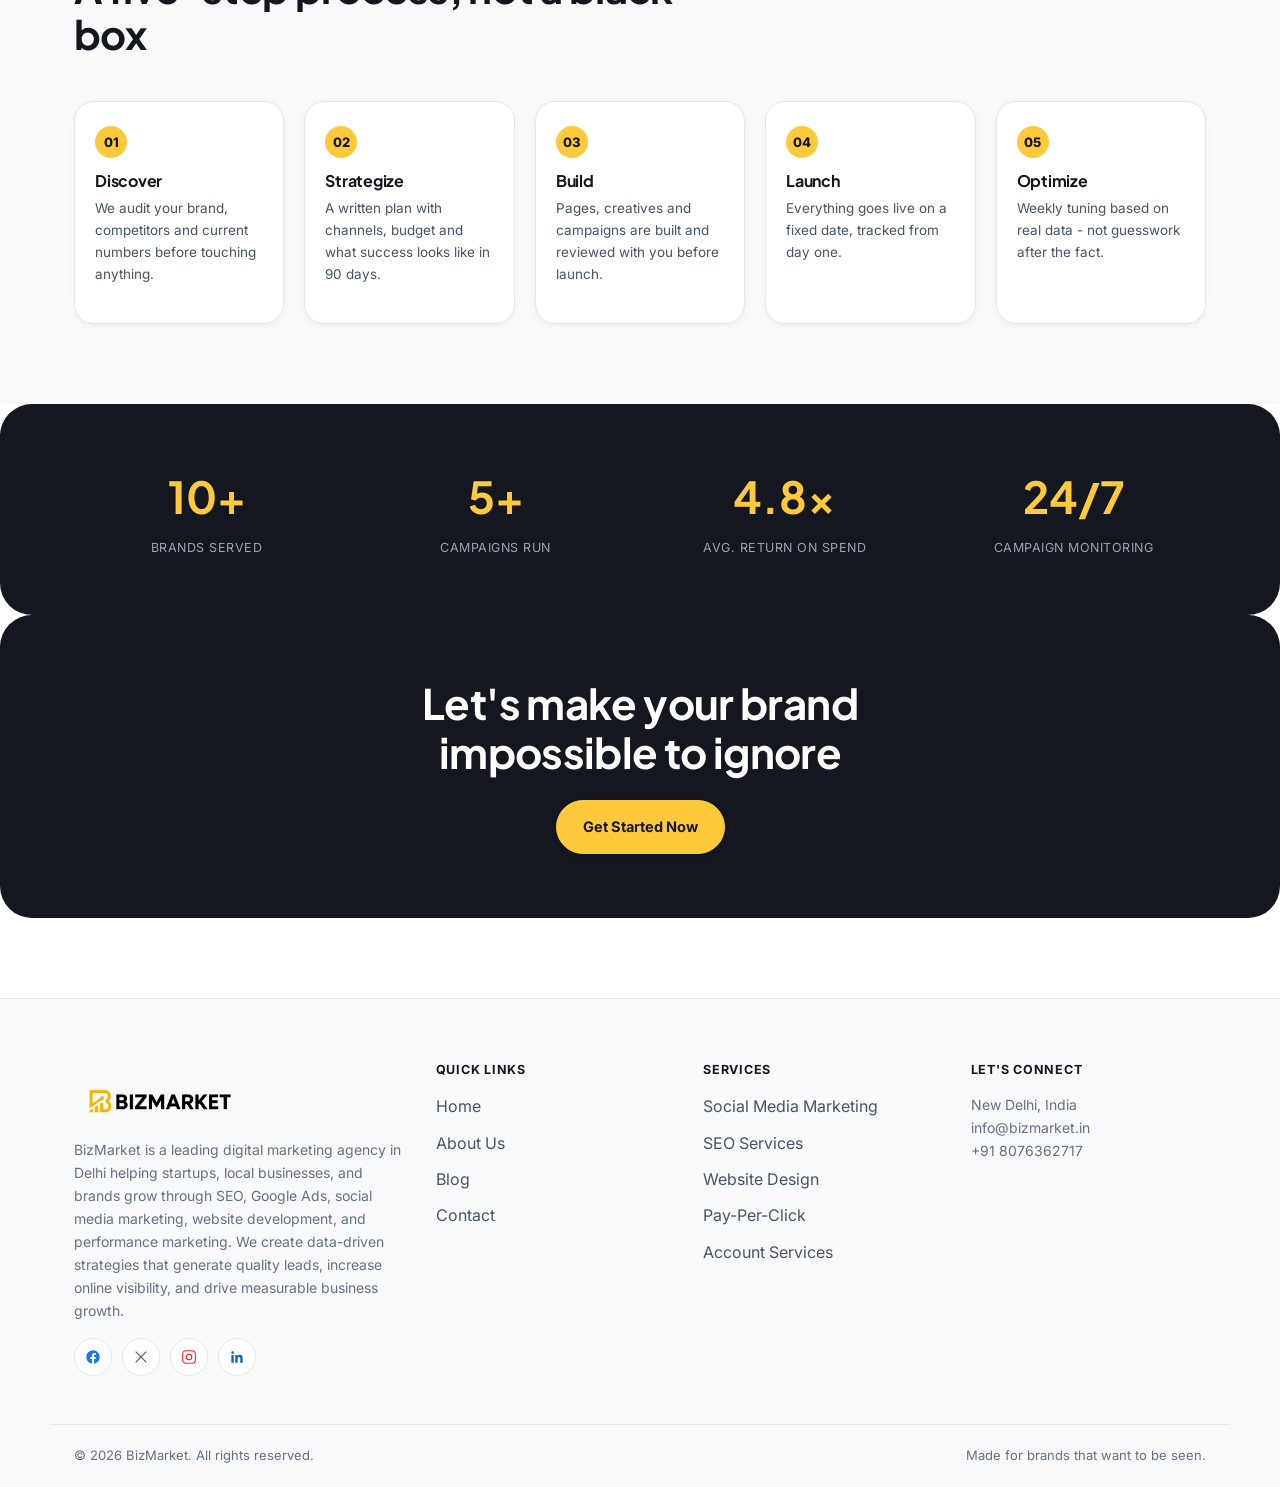
==== commit 55c0650e: "change" ====
--- a/index.html
+++ b/index.html
@@ -1,184 +1,399 @@
-<!DOCTYPE html>
+<!doctype html>
 <html lang="en">
-<head>
-<meta charset="UTF-8">
-<meta name="viewport" content="width=device-width, initial-scale=1.0">
-<title>Digital Marketing Agency in Delhi | BizMarket</title>
-<meta name="description" content="BizMarket is a digital growth studio running social media, SEO, PPC and website design for brands that refuse to blend in.">
-<link rel="stylesheet" href="style.css">
-<meta name="google-site-verification" content="RrkyL29yrQH0ZQAsKajRaHn9PqGV9c-HMC2x-Hv64eo" />
-</head>
-<body>
-
-<header class="site-header">
-  <div class="ticker" aria-hidden="true">
-    <div class="ticker-track">
-      <span>SOCIAL MEDIA MARKETING</span><span>SEO</span><span>PAY-PER-CLICK</span><span>WEBSITE DESIGN</span>
-      <span>SOCIAL MEDIA MARKETING</span><span>SEO</span><span>PAY-PER-CLICK</span><span>WEBSITE DESIGN</span>
-      <span>SOCIAL MEDIA MARKETING</span><span>SEO</span><span>PAY-PER-CLICK</span><span>WEBSITE DESIGN</span>
+  <head>
+    <meta charset="UTF-8" />
+    <meta name="viewport" content="width=device-width, initial-scale=1.0" />
+    <title>Digital Marketing Agency in Delhi | BizMarket</title>
+    <meta
+      name="description"
+      content="BizMarket is a leading digital marketing agency in Delhi helping startups, local businesses, and brands grow through SEO, Google Ads, social media marketing, website development, and performance marketing. We create data-driven strategies that generate quality leads, increase online visibility, and drive measurable business growth."
+    />
+    <link rel="stylesheet" href="style.css" />
+    <meta
+      name="google-site-verification"
+      content="RrkyL29yrQH0ZQAsKajRaHn9PqGV9c-HMC2x-Hv64eo"
+    />
+
+    <link
+      rel="icon"
+      type="image/png"
+      href="assets/favicon-96x96.png"
+      sizes="96x96"
+    />
+    <link rel="icon" type="image/svg+xml" href="assets/favicon.svg" />
+    <link rel="shortcut icon" href="assets/favicon.ico" />
+    <link
+      rel="apple-touch-icon"
+      sizes="180x180"
+      href="assets/apple-touch-icon.png"
+    />
+    <meta name="apple-mobile-web-app-title" content="BizMarket" />
+    <link rel="manifest" href="assets/site.webmanifest" />
+  </head>
+  <body>
+    <header class="site-header">
+      <div class="ticker" aria-hidden="true">
+        <div class="ticker-track">
+          <span>SOCIAL MEDIA MARKETING</span><span>SEO</span
+          ><span>PAY-PER-CLICK</span><span>WEBSITE DESIGN</span>
+          <span>SOCIAL MEDIA MARKETING</span><span>SEO</span
+          ><span>PAY-PER-CLICK</span><span>WEBSITE DESIGN</span>
+          <span>SOCIAL MEDIA MARKETING</span><span>SEO</span
+          ><span>PAY-PER-CLICK</span><span>WEBSITE DESIGN</span>
+        </div>
+      </div>
+      <nav class="nav-row">
+        <a href="index.html" class="logo"
+          ><img src="assets/logo.png" alt="BizMarket" class="logo-img"
+        /></a>
+        <ul class="nav-main">
+          <li><a href="index.html" class="nav-link active">Home</a></li>
+          <li><a href="about.html" class="nav-link">About Us</a></li>
+          <li class="has-dropdown">
+            <a href="#services" class="nav-link">Services</a>
+            <ul class="dropdown">
+              <li>
+                <a href="smm.html"
+                  ><span class="hazard-tag"></span>Social Media Marketing</a
+                >
+              </li>
+              <li>
+                <a href="seo.html"
+                  ><span class="hazard-tag"></span>SEO Services</a
+                >
+              </li>
+              <li>
+                <a href="web-design.html"
+                  ><span class="hazard-tag"></span>Website Design</a
+                >
+              </li>
+              <li>
+                <a href="ppc.html"
+                  ><span class="hazard-tag"></span>Pay-Per-Click</a
+                >
+              </li>
+              <li>
+                <a href="account-services.html"
+                  ><span class="hazard-tag"></span>Account Services</a
+                >
+              </li>
+            </ul>
+          </li>
+          <li><a href="contact.html" class="nav-link">Contact</a></li>
+          <li><a href="blog.html" class="nav-link">Blog</a></li>
+          <li class="nav-cta">
+            <a href="contact.html" class="btn btn-primary">Get Started Now</a>
+          </li>
+        </ul>
+        <button
+          class="nav-toggle"
+          aria-label="Toggle menu"
+          aria-expanded="false"
+        >
+          <span></span>
+        </button>
+      </nav>
+    </header>
+
+    <section class="hero">
+      <div class="container">
+        <div class="eyebrow hero-eyebrow">
+          BizMarket / Digital Marketing Agency
+        </div>
+        <h1>Impossible<br />to ignore.</h1>
+        <p class="lede">
+          We plan and run the marketing your customers can't scroll past —
+          social, search and paid, built around what your brand actually sells.
+        </p>
+        <div class="hero-actions">
+          <a href="contact.html" class="btn btn-dark">Get Started Now</a>
+          <a href="#services" class="btn">See Our Services</a>
+        </div>
+      </div>
+      <div class="torn-edge" aria-hidden="true">
+        <svg viewBox="0 0 1200 40" preserveAspectRatio="none">
+          <path
+            fill="#FFFFFF"
+            d="M0,40 L0,10 L40,25 L80,5 L120,22 L160,8 L200,28 L240,4 L280,20 L320,9 L360,26 L400,6 L440,24 L480,10 L520,30 L560,5 L600,22 L640,8 L680,27 L720,4 L760,21 L800,9 L840,25 L880,6 L920,23 L960,10 L1000,28 L1040,5 L1080,22 L1120,8 L1160,26 L1200,10 L1200,40 Z"
+          />
+        </svg>
+      </div>
+    </section>
+
+    <div class="trust-bar">
+      <div class="container trust-row">
+        <span class="trust-chip">Meta Ads <span>Certified</span></span>
+        <span class="trust-chip">Google <span>Partner</span></span>
+        <span class="trust-chip">Shopify <span>Partner</span></span>
+        <span class="trust-chip">Payments <span>Certified</span></span>
+      </div>
     </div>
-  </div>
-  <nav class="nav-row">
-<a href="index.html" class="logo"><img src="assets/logo.png" alt="BizMarket" class="logo-img"></a>
-    <ul class="nav-main">
-      <li><a href="index.html" class="nav-link active">Home</a></li>
-      <li><a href="about.html" class="nav-link">About Us</a></li>
-      <li class="has-dropdown">
-        <a href="#services" class="nav-link">Services</a>
-        <ul class="dropdown">
-          <li><a href="smm.html"><span class="hazard-tag"></span>Social Media Marketing</a></li>
-          <li><a href="seo.html"><span class="hazard-tag"></span>SEO Services</a></li>
-          <li><a href="web-design.html"><span class="hazard-tag"></span>Website Design</a></li>
-          <li><a href="ppc.html"><span class="hazard-tag"></span>Pay-Per-Click</a></li>
-          <li><a href="account-services.html"><span class="hazard-tag"></span>Account Services</a></li>
-        </ul>
-      </li>
-      <li><a href="contact.html" class="nav-link">Contact</a></li>
-      <li><a href="blog.html" class="nav-link">Blog</a></li>
-      <li class="nav-cta"><a href="contact.html" class="btn btn-primary">Get Started Now</a></li>
-    </ul>
-    <button class="nav-toggle" aria-label="Toggle menu" aria-expanded="false"><span></span></button>
-  </nav>
-</header>
-
-<section class="hero">
-  <div class="container">
-    <div class="eyebrow hero-eyebrow">BizMarket / Digital Marketing Agency </div>
-    <h1>Impossible<br>to ignore.</h1>
-    <p class="lede">We plan and run the marketing your customers can't scroll past — social, search and paid, built around what your brand actually sells.</p>
-    <div class="hero-actions">
-      <a href="contact.html" class="btn btn-dark">Get Started Now</a>
-      <a href="#services" class="btn">See Our Services</a>
-    </div>
-  </div>
-  <div class="torn-edge" aria-hidden="true">
-    <svg viewBox="0 0 1200 40" preserveAspectRatio="none"><path fill="#FFFFFF" d="M0,40 L0,10 L40,25 L80,5 L120,22 L160,8 L200,28 L240,4 L280,20 L320,9 L360,26 L400,6 L440,24 L480,10 L520,30 L560,5 L600,22 L640,8 L680,27 L720,4 L760,21 L800,9 L840,25 L880,6 L920,23 L960,10 L1000,28 L1040,5 L1080,22 L1120,8 L1160,26 L1200,10 L1200,40 Z"/></svg>
-  </div>
-</section>
-
-<div class="trust-bar">
-  <div class="container trust-row">
-    <span class="trust-chip">Meta Ads <span>Certified</span></span>
-    <span class="trust-chip">Google <span>Partner</span></span>
-    <span class="trust-chip">Shopify <span>Partner</span></span>
-    <span class="trust-chip">Payments <span>Certified</span></span>
-  </div>
-</div>
-
-<section id="services">
-  <div class="container">
-    <div class="section-head">
-      <div class="eyebrow">What We Do</div>
-      <h2>WAYS WE GROW YOUR BRAND</h2>
-      <p>Pick one channel or run the full stack - every service is built to feed the same goal: more of the right people finding you.</p>
-    </div>
-    <div class="grid grid-4">
-      <div class="card">
-        <div class="icon-badge"><svg viewBox="0 0 24 24" fill="none" stroke="#111" stroke-width="1.6"><circle cx="7" cy="12" r="2.6"/><circle cx="18" cy="6" r="2.2"/><circle cx="18" cy="18" r="2.2"/><line x1="9.2" y1="10.8" x2="15.8" y2="7.2"/><line x1="9.2" y1="13.2" x2="15.8" y2="16.8"/></svg></div>
-        <h3>Social Media Marketing</h3>
-        <p>Content, community and paid social across every platform your audience actually uses.</p>
-        <a href="smm.html" class="link">Explore SMM →</a>
-      </div>
-      <div class="card">
-        <div class="icon-badge"><svg viewBox="0 0 24 24" fill="none" stroke="#111" stroke-width="1.6"><circle cx="10.5" cy="10.5" r="6"/><line x1="15" y1="15" x2="21" y2="21"/></svg></div>
-        <h3>SEO Services</h3>
-        <p>Technical fixes, content and authority building that move you up the results page and keep you there.</p>
-        <a href="seo.html" class="link">Explore SEO →</a>
-      </div>
-      <div class="card">
-        <div class="icon-badge"><svg viewBox="0 0 24 24" fill="none" stroke="#111" stroke-width="1.6"><rect x="3" y="4" width="18" height="13" rx="1"/><line x1="8" y1="20" x2="16" y2="20"/><line x1="12" y1="17" x2="12" y2="20"/></svg></div>
-        <h3>Website Design</h3>
-        <p>Fast, conversion-first websites and stores that make a good first impression and keep working after it.</p>
-        <a href="web-design.html" class="link">Explore Web Design →</a>
-      </div>
-      <div class="card">
-        <div class="icon-badge"><svg viewBox="0 0 24 24" fill="none" stroke="#111" stroke-width="1.6"><path d="M4 18 L10 10 L14 14 L20 6"/><path d="M15 6 h5 v5"/></svg></div>
-        <h3>Pay-Per-Click</h3>
-        <p>Search, shopping and social ads managed daily, with spend that gets reported in plain numbers.</p>
-        <a href="ppc.html" class="link">Explore PPC →</a>
-      </div>
-    </div>
-  </div>
-</section>
-
-<section class="bg-cream">
-  <div class="container">
-    <div class="section-head">
-      <div class="eyebrow">How We Work</div>
-      <h2>A five-step process, not a black box</h2>
-    </div>
-    <div class="process">
-      <div class="step"><span class="step-num">01</span><h3>Discover</h3><p>We audit your brand, competitors and current numbers before touching anything.</p></div>
-      <div class="step"><span class="step-num">02</span><h3>Strategize</h3><p>A written plan with channels, budget and what success looks like in 90 days.</p></div>
-      <div class="step"><span class="step-num">03</span><h3>Build</h3><p>Pages, creatives and campaigns are built and reviewed with you before launch.</p></div>
-      <div class="step"><span class="step-num">04</span><h3>Launch</h3><p>Everything goes live on a fixed date, tracked from day one.</p></div>
-      <div class="step"><span class="step-num">05</span><h3>Optimize</h3><p>Weekly tuning based on real data - not guesswork after the fact.</p></div>
-    </div>
-  </div>
-</section>
-
-<section class="bg-ink section-tight">
-  <div class="container stats">
-    <div class="stat"><b>10+</b><span>Brands Served</span></div>
-    <div class="stat"><b>5+</b><span>Campaigns Run</span></div>
-    <div class="stat"><b>4.8x</b><span>Avg. Return on Spend</span></div>
-    <div class="stat"><b>24/7</b><span>Campaign Monitoring</span></div>
-  </div>
-</section>
-
-<section class="cta-band">
-  <div class="container">
-    <h2>Let's make your brand impossible to ignore</h2>
-    <a href="contact.html" class="btn btn-primary">Get Started Now</a>
-  </div>
-</section>
-
-<footer class="site-footer" id="footer">
-  <div class="container footer-grid">
-    <div>
-      <!--<div class="footer-logo">BIZMARKET</div> -->
-      <a href="index.html" class="logo"><img src="assets/logo.png" alt="BizMarket" class="logo-img"></a>
-      
-<p>BizMarket is a leading digital marketing agency in Delhi helping startups, local businesses, and brands grow through SEO, Google Ads, social media marketing, website development, and performance marketing. We create data-driven strategies that generate quality leads, increase online visibility, and drive measurable business growth.</p>      <div class="social-row" aria-label="Social links">
-        <a href="#" aria-label="Facebook"><svg viewBox="0 0 24 24" fill="none" stroke="#FFC93C" stroke-width="1.6"><circle cx="7" cy="12" r="2.6"/><circle cx="18" cy="6" r="2.2"/><circle cx="18" cy="18" r="2.2"/><line x1="9.2" y1="10.8" x2="15.8" y2="7.2"/><line x1="9.2" y1="13.2" x2="15.8" y2="16.8"/></svg></a>
-        <a href="#" aria-label="X / Twitter"><svg viewBox="0 0 24 24" fill="none" stroke="#FFC93C" stroke-width="1.6"><path d="M4 18 L10 10 L14 14 L20 6"/><path d="M15 6 h5 v5"/></svg></a>
-        <a href="#" aria-label="Instagram"><svg viewBox="0 0 24 24" fill="none" stroke="#FFC93C" stroke-width="1.6"><rect x="2.5" y="2.5" width="19" height="19"/><circle cx="12" cy="12" r="4.5"/><circle cx="17.2" cy="6.8" r="1"/></svg></a>
-      </div>
-    </div>
-    <div>
-      <h4>Quick Links</h4>
-      <ul>
-        <li><a href="index.html">Home</a></li>
-        <li><a href="about.html">About Us</a></li>
-        <li><a href="blog.html">Blog</a></li>
-        <li><a href="contact.html">Contact</a></li>
-      </ul>
-    </div>
-    <div>
-      <h4>Services</h4>
-      <ul>
-        <li><a href="smm.html">Social Media Marketing</a></li>
-        <li><a href="seo.html">SEO Services</a></li>
-        <li><a href="web-design.html">Website Design</a></li>
-        <li><a href="ppc.html">Pay-Per-Click</a></li>
-        <li><a href="account-services.html">Account Services</a></li>
-      </ul>
-    </div>
-    <div>
-      <h4>Let's Connect</h4>
-      <p>New Delhi, India<br>info@bizmarket.in<br>+91 8076362717</p>
-    </div>
-  </div>
-  <div class="container footer-bottom">
-    <span>© <span id="year"></span> BizMarket. All rights reserved.</span>
-    <span>Made for brands that want to be seen.</span>
-  </div>
-</footer>
-
-<a class="wa-float" href="https://wa.me/8076362717" aria-label="Chat on WhatsApp" target="_blank" rel="noopener">
-  <svg viewBox="0 0 24 24" fill="none" stroke="#FFC93C" stroke-width="1.7"><path d="M6 4 h12 v13 l-4-2 h-4 l-4 2 z"/><line x1="8.5" y1="9" x2="15.5" y2="9"/><line x1="8.5" y1="12" x2="13" y2="12"/></svg>
-</a>
-
-<script src="main.js"></script>
-</body>
+
+    <section id="services">
+      <div class="container">
+        <div class="section-head">
+          <div class="eyebrow">What We Do</div>
+          <h2>WAYS WE GROW YOUR BRAND</h2>
+          <p>
+            Pick one channel or run the full stack - every service is built to
+            feed the same goal: more of the right people finding you.
+          </p>
+        </div>
+        <div class="grid grid-4">
+          <div class="card">
+            <div class="icon-badge">
+              <svg
+                viewBox="0 0 24 24"
+                fill="none"
+                stroke="#111"
+                stroke-width="1.6"
+              >
+                <circle cx="7" cy="12" r="2.6" />
+                <circle cx="18" cy="6" r="2.2" />
+                <circle cx="18" cy="18" r="2.2" />
+                <line x1="9.2" y1="10.8" x2="15.8" y2="7.2" />
+                <line x1="9.2" y1="13.2" x2="15.8" y2="16.8" />
+              </svg>
+            </div>
+            <h3>Social Media Marketing</h3>
+            <p>
+              Content, community and paid social across every platform your
+              audience actually uses.
+            </p>
+            <a href="smm.html" class="link">Explore SMM →</a>
+          </div>
+          <div class="card">
+            <div class="icon-badge">
+              <svg
+                viewBox="0 0 24 24"
+                fill="none"
+                stroke="#111"
+                stroke-width="1.6"
+              >
+                <circle cx="10.5" cy="10.5" r="6" />
+                <line x1="15" y1="15" x2="21" y2="21" />
+              </svg>
+            </div>
+            <h3>SEO Services</h3>
+            <p>
+              Technical fixes, content and authority building that move you up
+              the results page and keep you there.
+            </p>
+            <a href="seo.html" class="link">Explore SEO →</a>
+          </div>
+          <div class="card">
+            <div class="icon-badge">
+              <svg
+                viewBox="0 0 24 24"
+                fill="none"
+                stroke="#111"
+                stroke-width="1.6"
+              >
+                <rect x="3" y="4" width="18" height="13" rx="1" />
+                <line x1="8" y1="20" x2="16" y2="20" />
+                <line x1="12" y1="17" x2="12" y2="20" />
+              </svg>
+            </div>
+            <h3>Website Design</h3>
+            <p>
+              Fast, conversion-first websites and stores that make a good first
+              impression and keep working after it.
+            </p>
+            <a href="web-design.html" class="link">Explore Web Design →</a>
+          </div>
+          <div class="card">
+            <div class="icon-badge">
+              <svg
+                viewBox="0 0 24 24"
+                fill="none"
+                stroke="#111"
+                stroke-width="1.6"
+              >
+                <path d="M4 18 L10 10 L14 14 L20 6" />
+                <path d="M15 6 h5 v5" />
+              </svg>
+            </div>
+            <h3>Pay-Per-Click</h3>
+            <p>
+              Search, shopping and social ads managed daily, with spend that
+              gets reported in plain numbers.
+            </p>
+            <a href="ppc.html" class="link">Explore PPC →</a>
+          </div>
+        </div>
+      </div>
+    </section>
+
+    <section class="bg-cream">
+      <div class="container">
+        <div class="section-head">
+          <div class="eyebrow">How We Work</div>
+          <h2>A five-step process, not a black box</h2>
+        </div>
+        <div class="process">
+          <div class="step">
+            <span class="step-num">01</span>
+            <h3>Discover</h3>
+            <p>
+              We audit your brand, competitors and current numbers before
+              touching anything.
+            </p>
+          </div>
+          <div class="step">
+            <span class="step-num">02</span>
+            <h3>Strategize</h3>
+            <p>
+              A written plan with channels, budget and what success looks like
+              in 90 days.
+            </p>
+          </div>
+          <div class="step">
+            <span class="step-num">03</span>
+            <h3>Build</h3>
+            <p>
+              Pages, creatives and campaigns are built and reviewed with you
+              before launch.
+            </p>
+          </div>
+          <div class="step">
+            <span class="step-num">04</span>
+            <h3>Launch</h3>
+            <p>Everything goes live on a fixed date, tracked from day one.</p>
+          </div>
+          <div class="step">
+            <span class="step-num">05</span>
+            <h3>Optimize</h3>
+            <p>
+              Weekly tuning based on real data - not guesswork after the fact.
+            </p>
+          </div>
+        </div>
+      </div>
+    </section>
+
+    <section class="bg-ink section-tight">
+      <div class="container stats">
+        <div class="stat"><b>10+</b><span>Brands Served</span></div>
+        <div class="stat"><b>5+</b><span>Campaigns Run</span></div>
+        <div class="stat"><b>4.8x</b><span>Avg. Return on Spend</span></div>
+        <div class="stat"><b>24/7</b><span>Campaign Monitoring</span></div>
+      </div>
+    </section>
+
+    <section class="cta-band">
+      <div class="container">
+        <h2>Let's make your brand impossible to ignore</h2>
+        <a href="contact.html" class="btn btn-primary">Get Started Now</a>
+      </div>
+    </section>
+
+    <footer class="site-footer" id="footer">
+      <div class="container footer-grid">
+        <div>
+          <!--<div class="footer-logo">BIZMARKET</div> -->
+          <a href="index.html" class="logo"
+            ><img src="assets/logo.png" alt="BizMarket" class="logo-img"
+          /></a>
+
+          <p>
+            BizMarket is a leading digital marketing agency in Delhi helping
+            startups, local businesses, and brands grow through SEO, Google Ads,
+            social media marketing, website development, and performance
+            marketing. We create data-driven strategies that generate quality
+            leads, increase online visibility, and drive measurable business
+            growth.
+          </p>
+          <div class="social-row" aria-label="Social links">
+            <a href="#" aria-label="Facebook">
+              <svg viewBox="0 0 24 24" width="24" height="24" fill="#1877F2">
+                <path
+                  d="M22 12.06C22 6.505 17.523 2 12 2S2 6.505 2 12.06c0 5.02 3.657 9.184 8.438 9.94v-7.03H7.898v-2.91h2.54V9.845c0-2.506 1.492-3.89 3.777-3.89 1.094 0 2.238.195 2.238.195v2.459h-1.26c-1.243 0-1.63.771-1.63 1.562v1.875h2.773l-.443 2.91h-2.33V22c4.78-.756 8.437-4.92 8.437-9.94z"
+                />
+              </svg>
+            </a>
+            <a href="#" aria-label="X / Twitter">
+              <svg
+                viewBox="0 0 24 24"
+                fill="none"
+                stroke="#FFC93C"
+                stroke-width="1.6"
+              >
+                <line x1="4" y1="4" x2="20" y2="20" />
+                <line x1="20" y1="4" x2="4" y2="20" />
+              </svg>
+            </a>
+
+            <a href="#" aria-label="Instagram">
+              <svg
+                viewBox="0 0 24 24"
+                fill="none"
+                stroke="#FD1D1D"
+                stroke-width="1.6"
+              >
+                <rect x="2.5" y="2.5" width="19" height="19" rx="5" ry="5" />
+                <circle cx="12" cy="12" r="4.2" />
+                <circle
+                  cx="17.3"
+                  cy="6.7"
+                  r="0.6"
+                  fill="#FD1D1D"
+                  stroke="none"
+                />
+              </svg>
+            </a>
+            <a href="#" aria-label="LinkedIn">
+              <svg viewBox="0 0 24 24" width="24" height="24" fill="#0a66c2">
+                <path
+                  d="M20.447 20.452h-3.554v-5.569c0-1.328-.027-3.037-1.852-3.037-1.853 0-2.136 1.446-2.136 2.939v5.667H9.351V9h3.414v1.561h.046c.477-.9 1.637-1.85 3.37-1.85 3.601 0 4.267 2.37 4.267 5.455v6.286zM5.337 7.433a2.062 2.062 0 1 1 0-4.124 2.062 2.062 0 0 1 0 4.124zM7.119 20.452H3.554V9h3.565v11.452z"
+                />
+              </svg>
+            </a>
+          </div>
+        </div>
+        <div>
+          <h4>Quick Links</h4>
+          <ul>
+            <li><a href="index.html">Home</a></li>
+            <li><a href="about.html">About Us</a></li>
+            <li><a href="blog.html">Blog</a></li>
+            <li><a href="contact.html">Contact</a></li>
+          </ul>
+        </div>
+        <div>
+          <h4>Services</h4>
+          <ul>
+            <li><a href="smm.html">Social Media Marketing</a></li>
+            <li><a href="seo.html">SEO Services</a></li>
+            <li><a href="web-design.html">Website Design</a></li>
+            <li><a href="ppc.html">Pay-Per-Click</a></li>
+            <li><a href="account-services.html">Account Services</a></li>
+          </ul>
+        </div>
+        <div>
+          <h4>Let's Connect</h4>
+          <p>New Delhi, India<br />info@bizmarket.in<br />+91 8076362717</p>
+        </div>
+      </div>
+      <div class="container footer-bottom">
+        <span>© <span id="year"></span> BizMarket. All rights reserved.</span>
+        <span>Made for brands that want to be seen.</span>
+      </div>
+    </footer>
+
+    <a
+      class="wa-float"
+      href="https://wa.me/918076362717"
+      aria-label="Chat on WhatsApp"
+      target="_blank"
+      rel="noopener"
+    >
+      <svg viewBox="0 0 24 24" fill="none" stroke="#FFC93C" stroke-width="1.7">
+        <path d="M6 4 h12 v13 l-4-2 h-4 l-4 2 z" />
+        <line x1="8.5" y1="9" x2="15.5" y2="9" />
+        <line x1="8.5" y1="12" x2="13" y2="12" />
+      </svg>
+    </a>
+
+    <script src="main.js"></script>
+  </body>
 </html>
